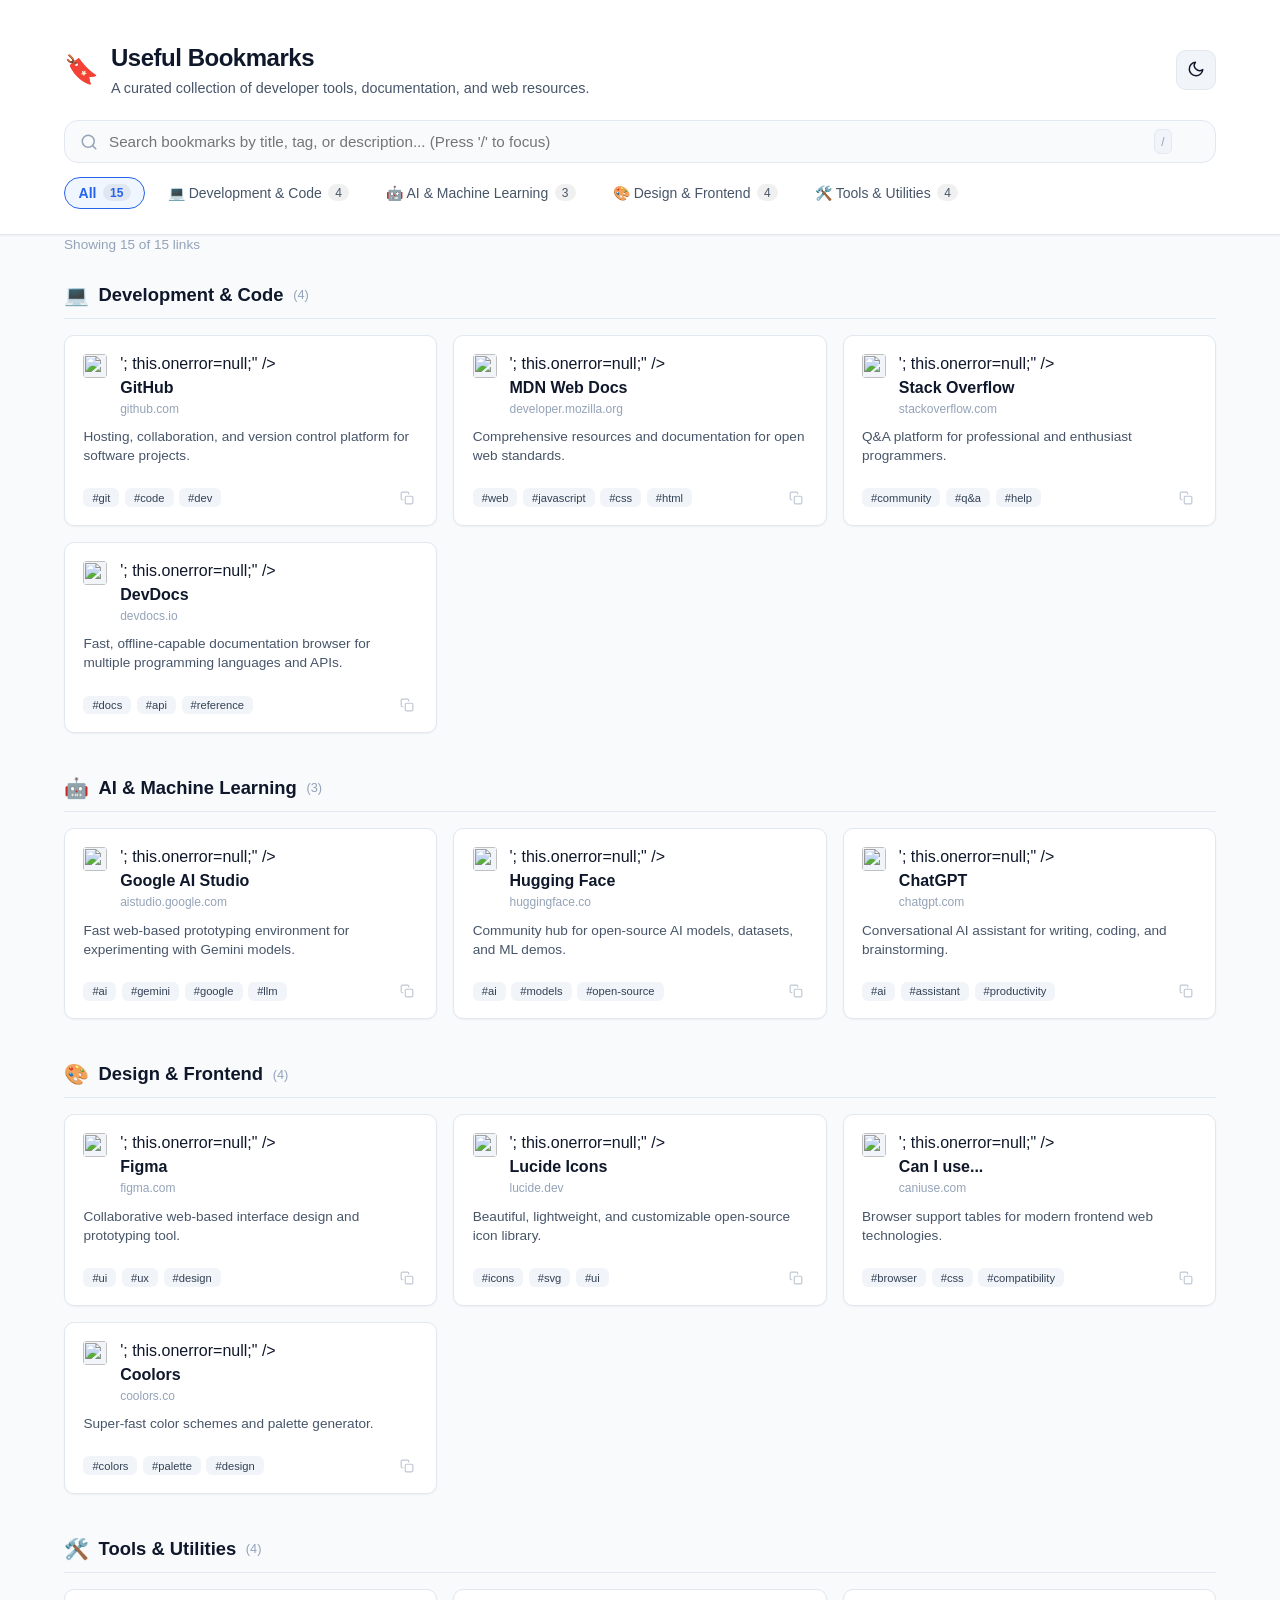
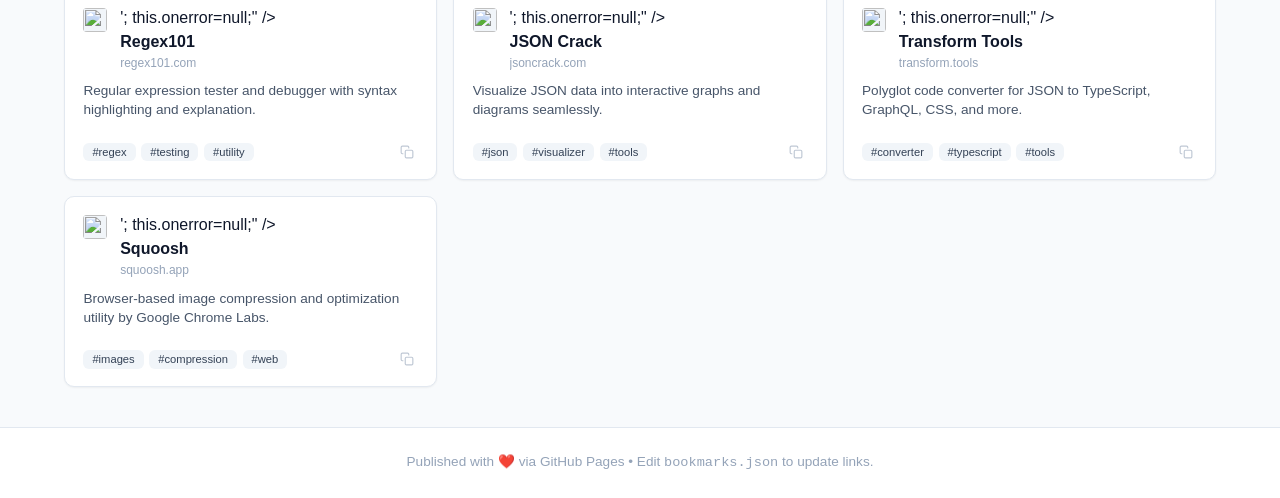
==== index.html @ 093e17e6 "Add static bookmarks site with UI and data Introduce a complete static bookmarks website: index.html" ====
<!DOCTYPE html>
<html lang="en">
<head>
  <meta charset="UTF-8">
  <meta name="viewport" content="width=device-width, initial-scale=1.0">
  <meta name="description" content="A curated directory of useful bookmarks and developer resources.">
  <title>Useful Bookmarks</title>
  <link rel="stylesheet" href="style.css">
  <link rel="icon" href="data:image/svg+xml,<svg xmlns=%22http://www.w3.org/2000/svg%22 viewBox=%220 0 100 100%22><text y=%22.9em%22 font-size=%2290%22>🔖</text></svg>">
</head>
<body>
  <!-- Header -->
  <header>
    <div class="container">
      <div class="header-top">
        <div class="header-title-wrap">
          <span class="site-icon">🔖</span>
          <div>
            <h1 id="siteTitle">Useful Bookmarks</h1>
            <p id="siteSubtitle" class="subtitle">A curated collection of developer tools and web resources.</p>
          </div>
        </div>

        <div class="header-actions">
          <button id="themeToggleBtn" class="theme-toggle-btn" aria-label="Toggle dark/light theme" title="Toggle theme">
            <span id="themeIcon"></span>
          </button>
        </div>
      </div>

      <!-- Search Box -->
      <div class="search-container">
        <span class="search-icon">
          <svg viewBox="0 0 24 24" width="18" height="18" fill="none" stroke="currentColor" stroke-width="2" stroke-linecap="round" stroke-linejoin="round">
            <circle cx="11" cy="11" r="8"></circle>
            <line x1="21" y1="21" x2="16.65" y2="16.65"></line>
          </svg>
        </span>
        <input 
          type="text" 
          id="searchInput" 
          class="search-input" 
          placeholder="Search bookmarks by title, tag, or description... (Press '/' to focus)" 
          autocomplete="off" 
          spellcheck="false"
        />
        <span class="search-shortcut-hint">/</span>
        <button id="clearSearchBtn" class="clear-search-btn" aria-label="Clear search query" title="Clear">
          <svg viewBox="0 0 24 24" width="16" height="16" fill="none" stroke="currentColor" stroke-width="2" stroke-linecap="round" stroke-linejoin="round">
            <line x1="18" y1="6" x2="6" y2="18"></line>
            <line x1="6" y1="6" x2="18" y2="18"></line>
          </svg>
        </button>
      </div>

      <!-- Category Filter Pills -->
      <nav id="navFilters" class="nav-filters" aria-label="Bookmark categories">
        <!-- Rendered dynamically -->
      </nav>
    </div>
  </header>

  <!-- Main Content Area -->
  <main class="container">
    <!-- Notice / Error Banner -->
    <div id="alertBanner" class="alert-banner" role="alert"></div>

    <!-- Active Filter & Stats Bar -->
    <div class="stats-bar">
      <span id="countStats">Loading bookmarks...</span>
      <span id="activeFilterInfo"></span>
    </div>

    <!-- Bookmarks Grid Container -->
    <div id="bookmarksContainer">
      <!-- Rendered dynamically -->
    </div>

    <!-- Empty State -->
    <div id="emptyState" class="empty-state" style="display: none;">
      <div class="empty-icon">🔍</div>
      <h3 class="empty-title">No bookmarks found</h3>
      <p class="empty-desc">Try searching with different keywords or clearing active filters.</p>
    </div>
  </main>

  <!-- Footer -->
  <footer>
    <div class="container">
      <p>Published with ❤️ via GitHub Pages &bull; Edit <code>bookmarks.json</code> to update links.</p>
    </div>
  </footer>

  <script src="app.js"></script>
</body>
</html>
---- style.css ----
:root {
  --bg-primary: #f8fafc;
  --bg-surface: #ffffff;
  --bg-surface-hover: #f1f5f9;
  --border-color: #e2e8f0;
  --border-focus: #3b82f6;
  --text-primary: #0f172a;
  --text-secondary: #475569;
  --text-muted: #94a3b8;
  --accent: #2563eb;
  --accent-light: #eff6ff;
  --accent-hover: #1d4ed8;
  --tag-bg: #f1f5f9;
  --tag-text: #334155;
  --tag-hover: #e2e8f0;
  --shadow-sm: 0 1px 2px 0 rgba(0, 0, 0, 0.05);
  --shadow-md: 0 4px 6px -1px rgba(0, 0, 0, 0.07), 0 2px 4px -2px rgba(0, 0, 0, 0.05);
  --shadow-lg: 0 10px 15px -3px rgba(0, 0, 0, 0.08), 0 4px 6px -4px rgba(0, 0, 0, 0.04);
  --radius-sm: 6px;
  --radius-md: 10px;
  --radius-lg: 14px;
  --radius-full: 9999px;
  --transition: all 0.2s ease-in-out;
}

[data-theme="dark"] {
  --bg-primary: #0b0f19;
  --bg-surface: #111827;
  --bg-surface-hover: #1e293b;
  --border-color: #1f2937;
  --border-focus: #60a5fa;
  --text-primary: #f9fafb;
  --text-secondary: #9ca3af;
  --text-muted: #64748b;
  --accent: #3b82f6;
  --accent-light: rgba(59, 130, 246, 0.12);
  --accent-hover: #60a5fa;
  --tag-bg: #1e293b;
  --tag-text: #cbd5e1;
  --tag-hover: #334155;
  --shadow-sm: 0 1px 2px 0 rgba(0, 0, 0, 0.3);
  --shadow-md: 0 4px 6px -1px rgba(0, 0, 0, 0.4), 0 2px 4px -2px rgba(0, 0, 0, 0.3);
  --shadow-lg: 0 10px 15px -3px rgba(0, 0, 0, 0.5);
}

* {
  box-sizing: border-box;
  margin: 0;
  padding: 0;
}

body {
  font-family: -apple-system, BlinkMacSystemFont, "Segoe UI", Roboto, Oxygen, Ubuntu, Cantarell, "Helvetica Neue", sans-serif;
  background-color: var(--bg-primary);
  color: var(--text-primary);
  line-height: 1.5;
  min-height: 100vh;
  display: flex;
  flex-direction: column;
  transition: background-color 0.2s ease, color 0.2s ease;
}

.container {
  max-width: 1200px;
  margin: 0 auto;
  padding: 0 1.5rem;
  width: 100%;
}

/* Header */
header {
  padding: 2.5rem 0 1.5rem;
  border-bottom: 1px solid var(--border-color);
  background-color: var(--bg-surface);
  position: sticky;
  top: 0;
  z-index: 100;
  box-shadow: var(--shadow-sm);
  backdrop-filter: blur(8px);
}

.header-top {
  display: flex;
  align-items: center;
  justify-content: space-between;
  gap: 1rem;
  margin-bottom: 1.25rem;
}

.header-title-wrap {
  display: flex;
  align-items: center;
  gap: 0.75rem;
}

.site-icon {
  font-size: 1.75rem;
  line-height: 1;
}

h1 {
  font-size: 1.5rem;
  font-weight: 700;
  letter-spacing: -0.02em;
  color: var(--text-primary);
}

.subtitle {
  font-size: 0.9rem;
  color: var(--text-secondary);
  margin-top: 0.15rem;
}

.header-actions {
  display: flex;
  align-items: center;
  gap: 0.5rem;
}

.theme-toggle-btn {
  background: var(--tag-bg);
  border: 1px solid var(--border-color);
  color: var(--text-primary);
  padding: 0.5rem;
  border-radius: var(--radius-md);
  cursor: pointer;
  display: flex;
  align-items: center;
  justify-content: center;
  transition: var(--transition);
  width: 40px;
  height: 40px;
}

.theme-toggle-btn:hover {
  background: var(--tag-hover);
}

/* Search Bar */
.search-container {
  position: relative;
  display: flex;
  align-items: center;
  width: 100%;
}

.search-icon {
  position: absolute;
  left: 1rem;
  color: var(--text-muted);
  pointer-events: none;
  display: flex;
  align-items: center;
}

.search-input {
  width: 100%;
  padding: 0.75rem 4rem 0.75rem 2.75rem;
  background-color: var(--bg-primary);
  border: 1px solid var(--border-color);
  border-radius: var(--radius-lg);
  font-size: 0.95rem;
  color: var(--text-primary);
  outline: none;
  transition: var(--transition);
}

.search-input:focus {
  border-color: var(--border-focus);
  box-shadow: 0 0 0 3px rgba(59, 130, 246, 0.15);
  background-color: var(--bg-surface);
}

.search-shortcut-hint {
  position: absolute;
  right: 2.75rem;
  font-size: 0.75rem;
  padding: 0.15rem 0.4rem;
  background: var(--tag-bg);
  border: 1px solid var(--border-color);
  border-radius: var(--radius-sm);
  color: var(--text-muted);
  pointer-events: none;
}

.clear-search-btn {
  position: absolute;
  right: 0.75rem;
  background: none;
  border: none;
  color: var(--text-muted);
  cursor: pointer;
  display: none;
  padding: 0.25rem;
  border-radius: 50%;
  align-items: center;
  justify-content: center;
}

.clear-search-btn:hover {
  color: var(--text-primary);
}

/* Category Filter Bar */
.nav-filters {
  display: flex;
  align-items: center;
  gap: 0.5rem;
  overflow-x: auto;
  padding: 0.85rem 0 0.1rem;
  scrollbar-width: none;
}

.nav-filters::-webkit-scrollbar {
  display: none;
}

.filter-btn {
  background: transparent;
  border: 1px solid transparent;
  color: var(--text-secondary);
  padding: 0.4rem 0.85rem;
  border-radius: var(--radius-full);
  font-size: 0.875rem;
  font-weight: 500;
  cursor: pointer;
  white-space: nowrap;
  display: flex;
  align-items: center;
  gap: 0.4rem;
  transition: var(--transition);
}

.filter-btn:hover {
  background: var(--bg-surface-hover);
  color: var(--text-primary);
}

.filter-btn.active {
  background: var(--accent-light);
  color: var(--accent);
  border-color: var(--accent);
  font-weight: 600;
}

.filter-badge {
  font-size: 0.75rem;
  background: rgba(0, 0, 0, 0.06);
  padding: 0.1rem 0.45rem;
  border-radius: var(--radius-full);
}

[data-theme="dark"] .filter-badge {
  background: rgba(255, 255, 255, 0.1);
}

/* Main Content */
main {
  flex: 1;
  padding: 2rem 0 4rem;
}

.stats-bar {
  display: flex;
  align-items: center;
  justify-content: space-between;
  margin-bottom: 1.5rem;
  font-size: 0.85rem;
  color: var(--text-muted);
}

.active-filter-indicator {
  display: inline-flex;
  align-items: center;
  gap: 0.4rem;
  color: var(--accent);
  font-weight: 500;
}

.reset-filter-link {
  color: var(--accent);
  cursor: pointer;
  text-decoration: underline;
  margin-left: 0.25rem;
}

/* Category Sections */
.category-section {
  margin-bottom: 2.5rem;
}

.category-header {
  display: flex;
  align-items: center;
  gap: 0.6rem;
  margin-bottom: 1rem;
  padding-bottom: 0.5rem;
  border-bottom: 1px solid var(--border-color);
}

.category-icon {
  font-size: 1.25rem;
}

.category-title {
  font-size: 1.15rem;
  font-weight: 600;
  color: var(--text-primary);
}

.category-count {
  font-size: 0.8rem;
  color: var(--text-muted);
  font-weight: normal;
}

/* Bookmarks Grid */
.bookmarks-grid {
  display: grid;
  grid-template-columns: repeat(auto-fill, minmax(280px, 1fr));
  gap: 1rem;
}

/* Bookmark Card */
.bookmark-card {
  background-color: var(--bg-surface);
  border: 1px solid var(--border-color);
  border-radius: var(--radius-md);
  padding: 1rem 1.15rem;
  display: flex;
  flex-direction: column;
  justify-content: space-between;
  box-shadow: var(--shadow-sm);
  transition: var(--transition);
  position: relative;
  text-decoration: none;
  color: inherit;
}

.bookmark-card:hover {
  transform: translateY(-2px);
  box-shadow: var(--shadow-md);
  border-color: var(--border-focus);
}

.bookmark-top {
  display: flex;
  align-items: flex-start;
  gap: 0.8rem;
  margin-bottom: 0.6rem;
}

.bookmark-favicon {
  width: 24px;
  height: 24px;
  border-radius: 4px;
  flex-shrink: 0;
  margin-top: 2px;
  object-fit: contain;
  background-color: var(--tag-bg);
}

.bookmark-title-wrap {
  flex: 1;
  min-width: 0;
}

.bookmark-title {
  font-size: 1rem;
  font-weight: 600;
  color: var(--text-primary);
  white-space: nowrap;
  overflow: hidden;
  text-overflow: ellipsis;
  display: flex;
  align-items: center;
  gap: 0.35rem;
}

.external-icon {
  width: 14px;
  height: 14px;
  opacity: 0;
  color: var(--accent);
  transition: opacity 0.15s ease;
  flex-shrink: 0;
}

.bookmark-card:hover .external-icon {
  opacity: 1;
}

.bookmark-domain {
  font-size: 0.75rem;
  color: var(--text-muted);
  white-space: nowrap;
  overflow: hidden;
  text-overflow: ellipsis;
}

.bookmark-description {
  font-size: 0.85rem;
  color: var(--text-secondary);
  line-height: 1.4;
  margin-bottom: 0.85rem;
  display: -webkit-box;
  -webkit-line-clamp: 2;
  -webkit-box-orient: vertical;
  overflow: hidden;
}

.bookmark-footer {
  display: flex;
  align-items: center;
  justify-content: space-between;
  gap: 0.5rem;
  margin-top: auto;
  padding-top: 0.5rem;
}

.tags-list {
  display: flex;
  flex-wrap: wrap;
  gap: 0.35rem;
}

.tag-badge {
  font-size: 0.7rem;
  background-color: var(--tag-bg);
  color: var(--tag-text);
  padding: 0.15rem 0.5rem;
  border-radius: var(--radius-sm);
  cursor: pointer;
  transition: var(--transition);
  border: 1px solid transparent;
}

.tag-badge:hover {
  background-color: var(--tag-hover);
  color: var(--accent);
  border-color: var(--border-color);
}

.tag-badge.active {
  background-color: var(--accent-light);
  color: var(--accent);
  border-color: var(--accent);
  font-weight: 600;
}

.copy-btn {
  background: none;
  border: none;
  color: var(--text-muted);
  cursor: pointer;
  padding: 0.25rem;
  border-radius: var(--radius-sm);
  display: flex;
  align-items: center;
  justify-content: center;
  opacity: 0.6;
  transition: var(--transition);
  position: relative;
}

.bookmark-card:hover .copy-btn {
  opacity: 1;
}

.copy-btn:hover {
  color: var(--accent);
  background-color: var(--tag-bg);
}

/* Empty State */
.empty-state {
  text-align: center;
  padding: 4rem 1rem;
  color: var(--text-secondary);
}

.empty-icon {
  font-size: 2.5rem;
  margin-bottom: 0.75rem;
}

.empty-title {
  font-size: 1.15rem;
  font-weight: 600;
  margin-bottom: 0.4rem;
  color: var(--text-primary);
}

.empty-desc {
  font-size: 0.9rem;
  color: var(--text-muted);
}

/* Error / Notice Banner */
.alert-banner {
  background-color: #fef2f2;
  border: 1px solid #fecaca;
  color: #991b1b;
  padding: 1rem 1.25rem;
  border-radius: var(--radius-md);
  margin-bottom: 1.5rem;
  display: none;
  align-items: center;
  gap: 0.75rem;
  font-size: 0.9rem;
}

[data-theme="dark"] .alert-banner {
  background-color: rgba(239, 68, 68, 0.15);
  border-color: rgba(239, 68, 68, 0.3);
  color: #fca5a5;
}

/* Footer */
footer {
  margin-top: auto;
  border-top: 1px solid var(--border-color);
  padding: 1.5rem 0;
  background-color: var(--bg-surface);
  text-align: center;
  font-size: 0.85rem;
  color: var(--text-muted);
}

footer a {
  color: var(--accent);
  text-decoration: none;
}

footer a:hover {
  text-decoration: underline;
}

@media (max-width: 640px) {
  .header-top {
    flex-direction: column;
    align-items: flex-start;
  }
  .header-actions {
    position: absolute;
    top: 2rem;
    right: 1.5rem;
  }
  .search-shortcut-hint {
    display: none;
  }
  .bookmarks-grid {
    grid-template-columns: 1fr;
  }
}
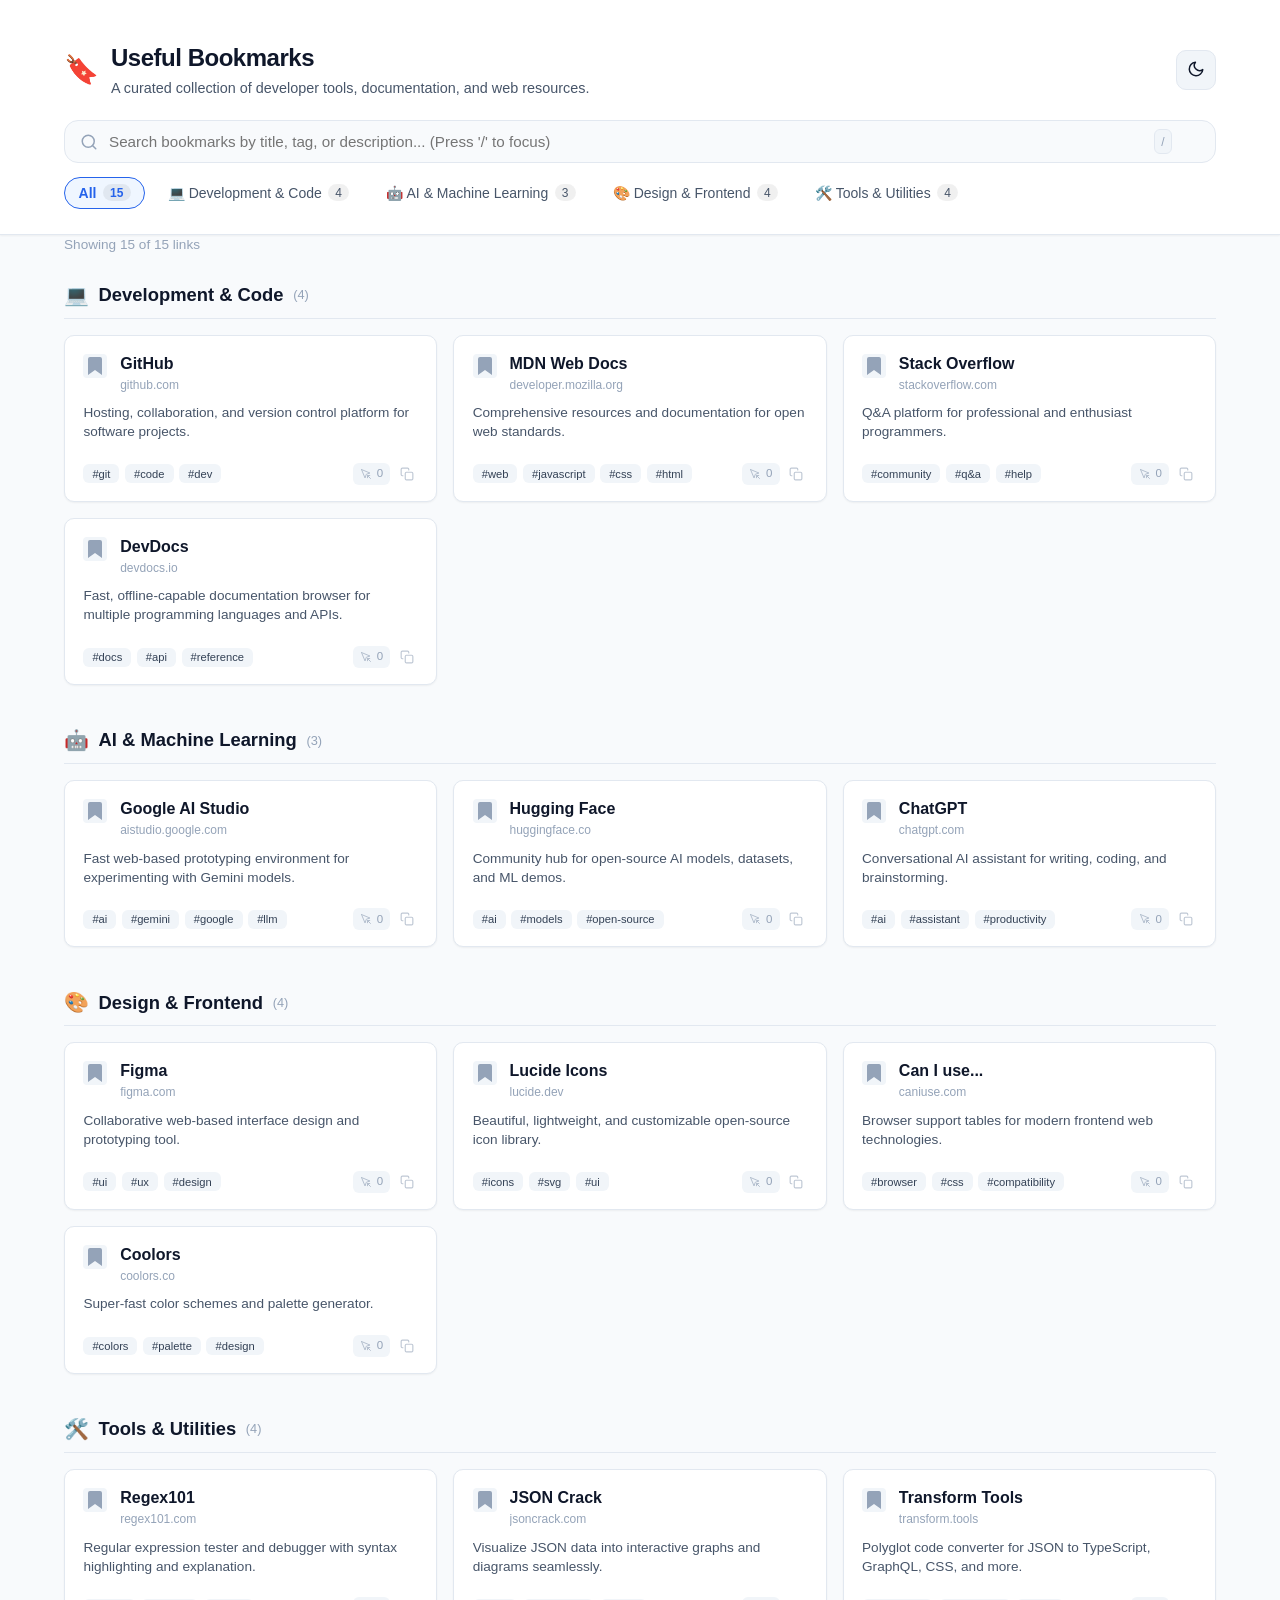
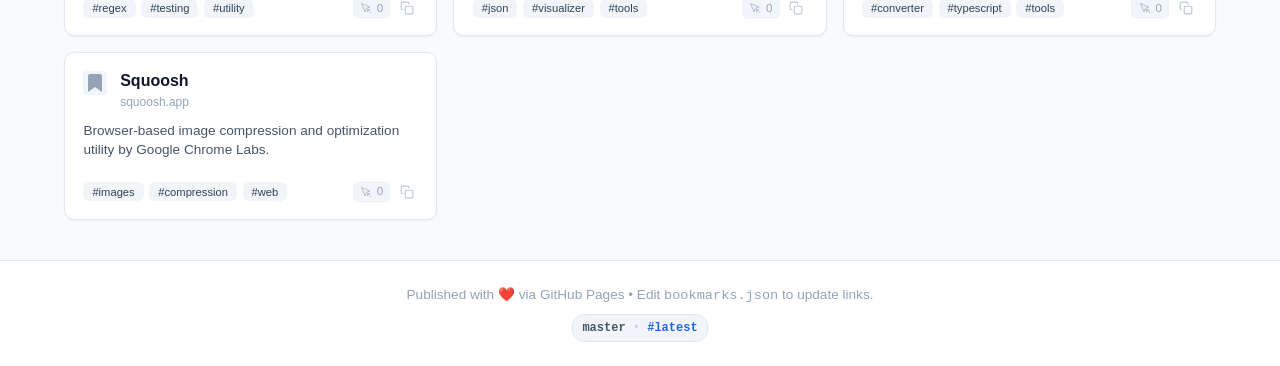
==== commit 13f1b76d: "Add release version badge metadata This change adds release metadata generation to the GitHub Action" ====
--- a/index.html
+++ b/index.html
@@ -86,8 +86,9 @@
 
   <!-- Footer -->
   <footer>
-    <div class="container">
+    <div class="container footer-content">
       <p>Published with ❤️ via GitHub Pages &bull; Edit <code>bookmarks.json</code> to update links.</p>
+      <div id="versionBadge" class="version-badge" style="display: none;"></div>
     </div>
   </footer>
 
--- a/style.css
+++ b/style.css
@@ -472,6 +472,34 @@
   background-color: var(--tag-bg);
 }
 
+.bookmark-actions {
+  display: flex;
+  align-items: center;
+  gap: 0.35rem;
+}
+
+.clicks-badge {
+  display: inline-flex;
+  align-items: center;
+  gap: 0.3rem;
+  font-size: 0.72rem;
+  color: var(--text-muted);
+  padding: 0.15rem 0.45rem;
+  border-radius: var(--radius-sm);
+  background: var(--tag-bg);
+  cursor: default;
+  user-select: none;
+  transition: var(--transition);
+}
+
+.clicks-badge svg {
+  opacity: 0.65;
+}
+
+.bookmark-card:hover .clicks-badge {
+  color: var(--text-secondary);
+}
+
 /* Empty State */
 .empty-state {
   text-align: center;
@@ -534,6 +562,45 @@
 
 footer a:hover {
   text-decoration: underline;
+}
+
+.footer-content {
+  display: flex;
+  flex-direction: column;
+  align-items: center;
+  gap: 0.5rem;
+}
+
+.version-badge {
+  display: inline-flex;
+  align-items: center;
+  gap: 0.45rem;
+  font-size: 0.75rem;
+  color: var(--text-muted);
+  background: var(--tag-bg);
+  border: 1px solid var(--border-color);
+  padding: 0.25rem 0.65rem;
+  border-radius: var(--radius-full);
+  font-family: ui-monospace, SFMono-Regular, Menlo, Monaco, Consolas, monospace;
+}
+
+.version-badge a {
+  color: var(--accent);
+  font-weight: 600;
+  text-decoration: none;
+}
+
+.version-badge a:hover {
+  text-decoration: underline;
+}
+
+.version-tag {
+  color: var(--text-secondary);
+  font-weight: 600;
+}
+
+.version-dot {
+  opacity: 0.4;
 }
 
 @media (max-width: 640px) {
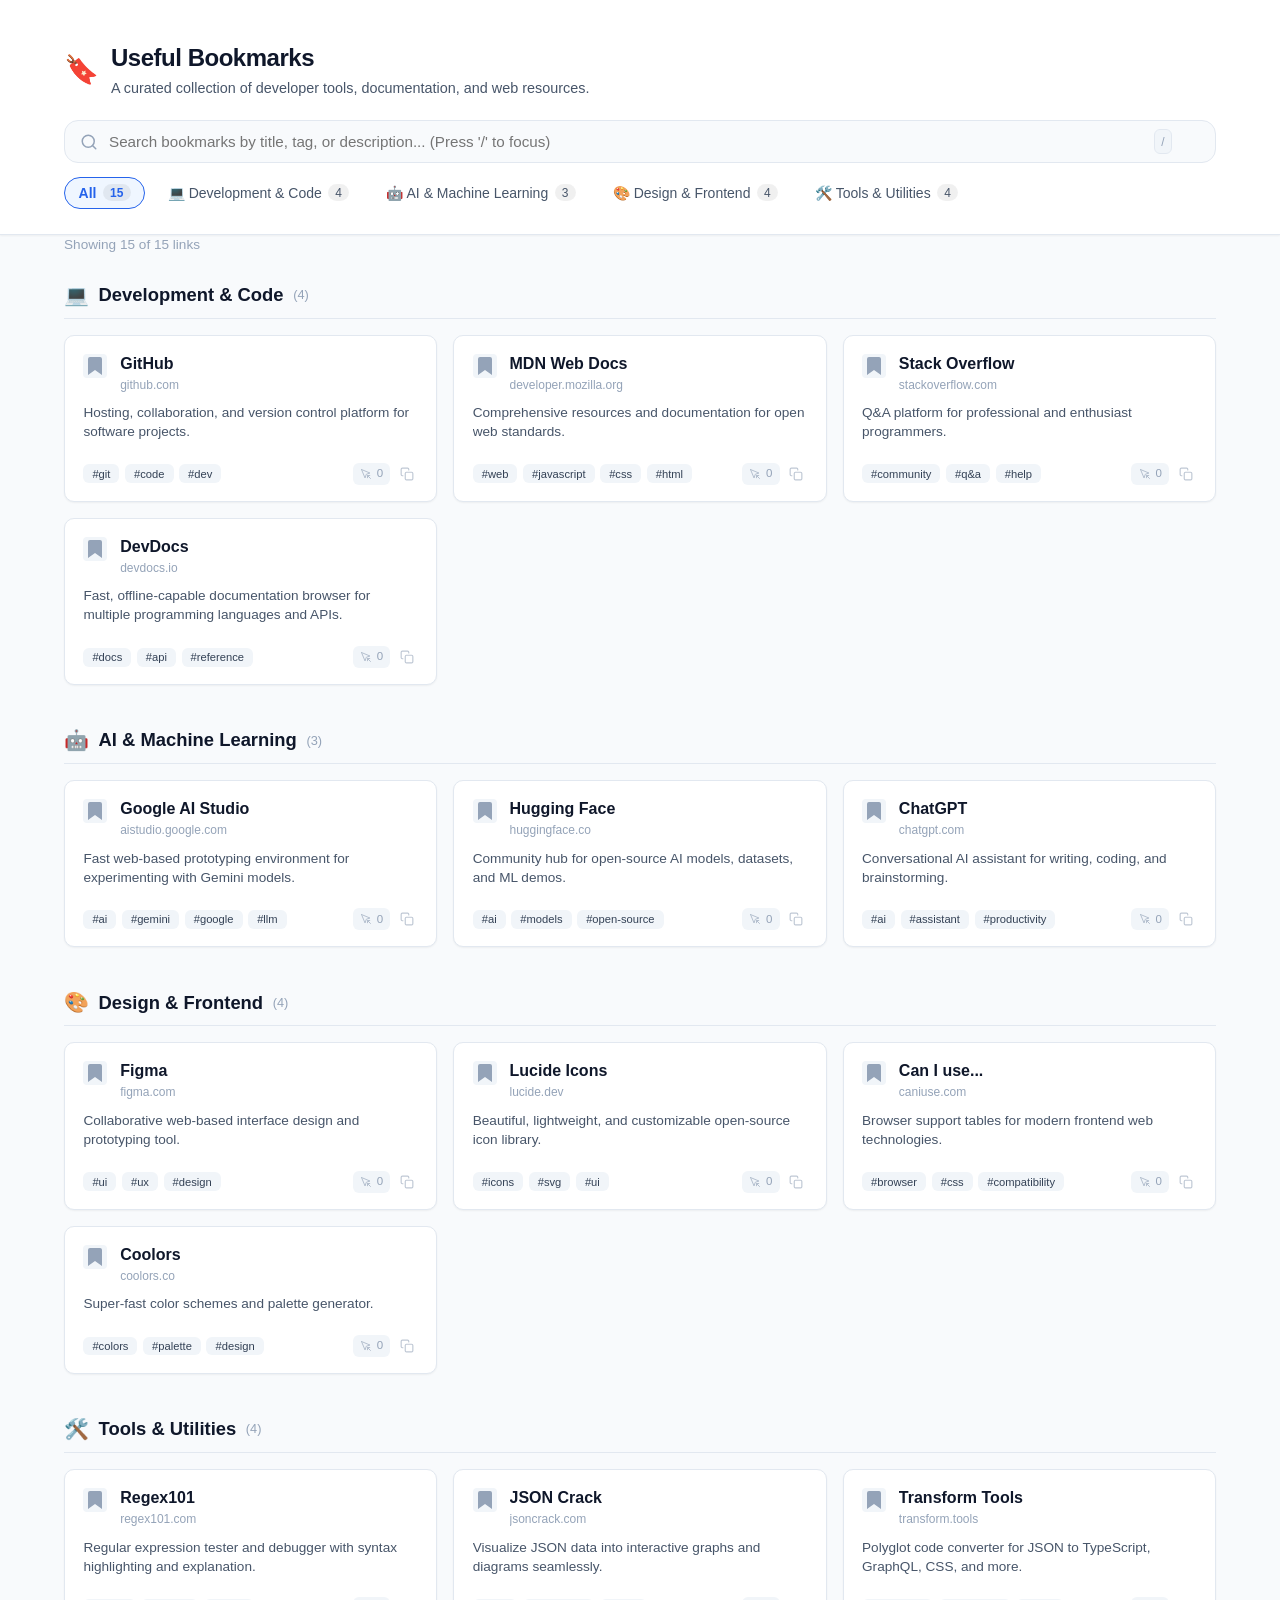
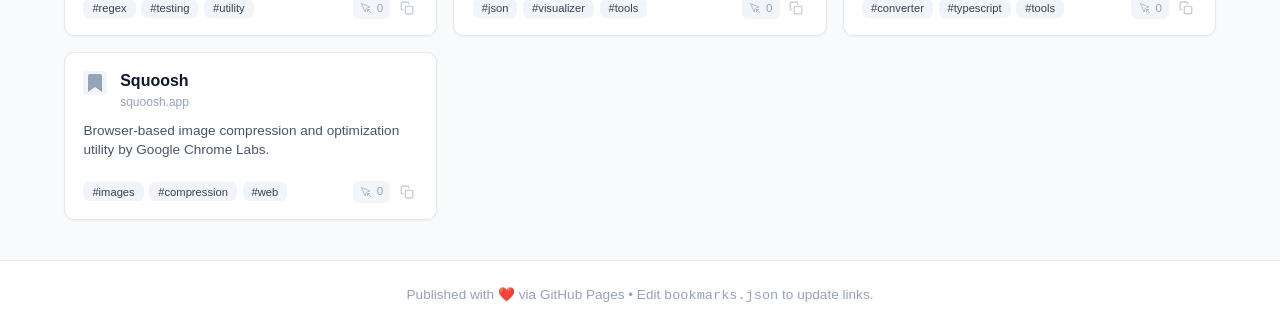
==== commit 4bba7bc7: "Remove manual theme toggle and follow system theme" ====
--- a/index.html
+++ b/index.html
@@ -19,12 +19,6 @@
             <h1 id="siteTitle">Useful Bookmarks</h1>
             <p id="siteSubtitle" class="subtitle">A curated collection of developer tools and web resources.</p>
           </div>
-        </div>
-
-        <div class="header-actions">
-          <button id="themeToggleBtn" class="theme-toggle-btn" aria-label="Toggle dark/light theme" title="Toggle theme">
-            <span id="themeIcon"></span>
-          </button>
         </div>
       </div>
 
@@ -86,9 +80,8 @@
 
   <!-- Footer -->
   <footer>
-    <div class="container footer-content">
+    <div class="container">
       <p>Published with ❤️ via GitHub Pages &bull; Edit <code>bookmarks.json</code> to update links.</p>
-      <div id="versionBadge" class="version-badge" style="display: none;"></div>
     </div>
   </footer>
 
--- a/style.css
+++ b/style.css
@@ -1,4 +1,5 @@
 :root {
+  color-scheme: light dark;
   --bg-primary: #f8fafc;
   --bg-surface: #ffffff;
   --bg-surface-hover: #f1f5f9;
@@ -23,24 +24,26 @@
   --transition: all 0.2s ease-in-out;
 }
 
-[data-theme="dark"] {
-  --bg-primary: #0b0f19;
-  --bg-surface: #111827;
-  --bg-surface-hover: #1e293b;
-  --border-color: #1f2937;
-  --border-focus: #60a5fa;
-  --text-primary: #f9fafb;
-  --text-secondary: #9ca3af;
-  --text-muted: #64748b;
-  --accent: #3b82f6;
-  --accent-light: rgba(59, 130, 246, 0.12);
-  --accent-hover: #60a5fa;
-  --tag-bg: #1e293b;
-  --tag-text: #cbd5e1;
-  --tag-hover: #334155;
-  --shadow-sm: 0 1px 2px 0 rgba(0, 0, 0, 0.3);
-  --shadow-md: 0 4px 6px -1px rgba(0, 0, 0, 0.4), 0 2px 4px -2px rgba(0, 0, 0, 0.3);
-  --shadow-lg: 0 10px 15px -3px rgba(0, 0, 0, 0.5);
+@media (prefers-color-scheme: dark) {
+  :root {
+    --bg-primary: #0b0f19;
+    --bg-surface: #111827;
+    --bg-surface-hover: #1e293b;
+    --border-color: #1f2937;
+    --border-focus: #60a5fa;
+    --text-primary: #f9fafb;
+    --text-secondary: #9ca3af;
+    --text-muted: #64748b;
+    --accent: #3b82f6;
+    --accent-light: rgba(59, 130, 246, 0.12);
+    --accent-hover: #60a5fa;
+    --tag-bg: #1e293b;
+    --tag-text: #cbd5e1;
+    --tag-hover: #334155;
+    --shadow-sm: 0 1px 2px 0 rgba(0, 0, 0, 0.3);
+    --shadow-md: 0 4px 6px -1px rgba(0, 0, 0, 0.4), 0 2px 4px -2px rgba(0, 0, 0, 0.3);
+    --shadow-lg: 0 10px 15px -3px rgba(0, 0, 0, 0.5);
+  }
 }
 
 * {
@@ -111,31 +114,6 @@
   margin-top: 0.15rem;
 }
 
-.header-actions {
-  display: flex;
-  align-items: center;
-  gap: 0.5rem;
-}
-
-.theme-toggle-btn {
-  background: var(--tag-bg);
-  border: 1px solid var(--border-color);
-  color: var(--text-primary);
-  padding: 0.5rem;
-  border-radius: var(--radius-md);
-  cursor: pointer;
-  display: flex;
-  align-items: center;
-  justify-content: center;
-  transition: var(--transition);
-  width: 40px;
-  height: 40px;
-}
-
-.theme-toggle-btn:hover {
-  background: var(--tag-hover);
-}
-
 /* Search Bar */
 .search-container {
   position: relative;
@@ -250,8 +228,10 @@
   border-radius: var(--radius-full);
 }
 
-[data-theme="dark"] .filter-badge {
-  background: rgba(255, 255, 255, 0.1);
+@media (prefers-color-scheme: dark) {
+  .filter-badge {
+    background: rgba(255, 255, 255, 0.1);
+  }
 }
 
 /* Main Content */
@@ -538,10 +518,12 @@
   font-size: 0.9rem;
 }
 
-[data-theme="dark"] .alert-banner {
-  background-color: rgba(239, 68, 68, 0.15);
-  border-color: rgba(239, 68, 68, 0.3);
-  color: #fca5a5;
+@media (prefers-color-scheme: dark) {
+  .alert-banner {
+    background-color: rgba(239, 68, 68, 0.15);
+    border-color: rgba(239, 68, 68, 0.3);
+    color: #fca5a5;
+  }
 }
 
 /* Footer */
@@ -564,54 +546,10 @@
   text-decoration: underline;
 }
 
-.footer-content {
-  display: flex;
-  flex-direction: column;
-  align-items: center;
-  gap: 0.5rem;
-}
-
-.version-badge {
-  display: inline-flex;
-  align-items: center;
-  gap: 0.45rem;
-  font-size: 0.75rem;
-  color: var(--text-muted);
-  background: var(--tag-bg);
-  border: 1px solid var(--border-color);
-  padding: 0.25rem 0.65rem;
-  border-radius: var(--radius-full);
-  font-family: ui-monospace, SFMono-Regular, Menlo, Monaco, Consolas, monospace;
-}
-
-.version-badge a {
-  color: var(--accent);
-  font-weight: 600;
-  text-decoration: none;
-}
-
-.version-badge a:hover {
-  text-decoration: underline;
-}
-
-.version-tag {
-  color: var(--text-secondary);
-  font-weight: 600;
-}
-
-.version-dot {
-  opacity: 0.4;
-}
-
 @media (max-width: 640px) {
   .header-top {
     flex-direction: column;
     align-items: flex-start;
-  }
-  .header-actions {
-    position: absolute;
-    top: 2rem;
-    right: 1.5rem;
   }
   .search-shortcut-hint {
     display: none;
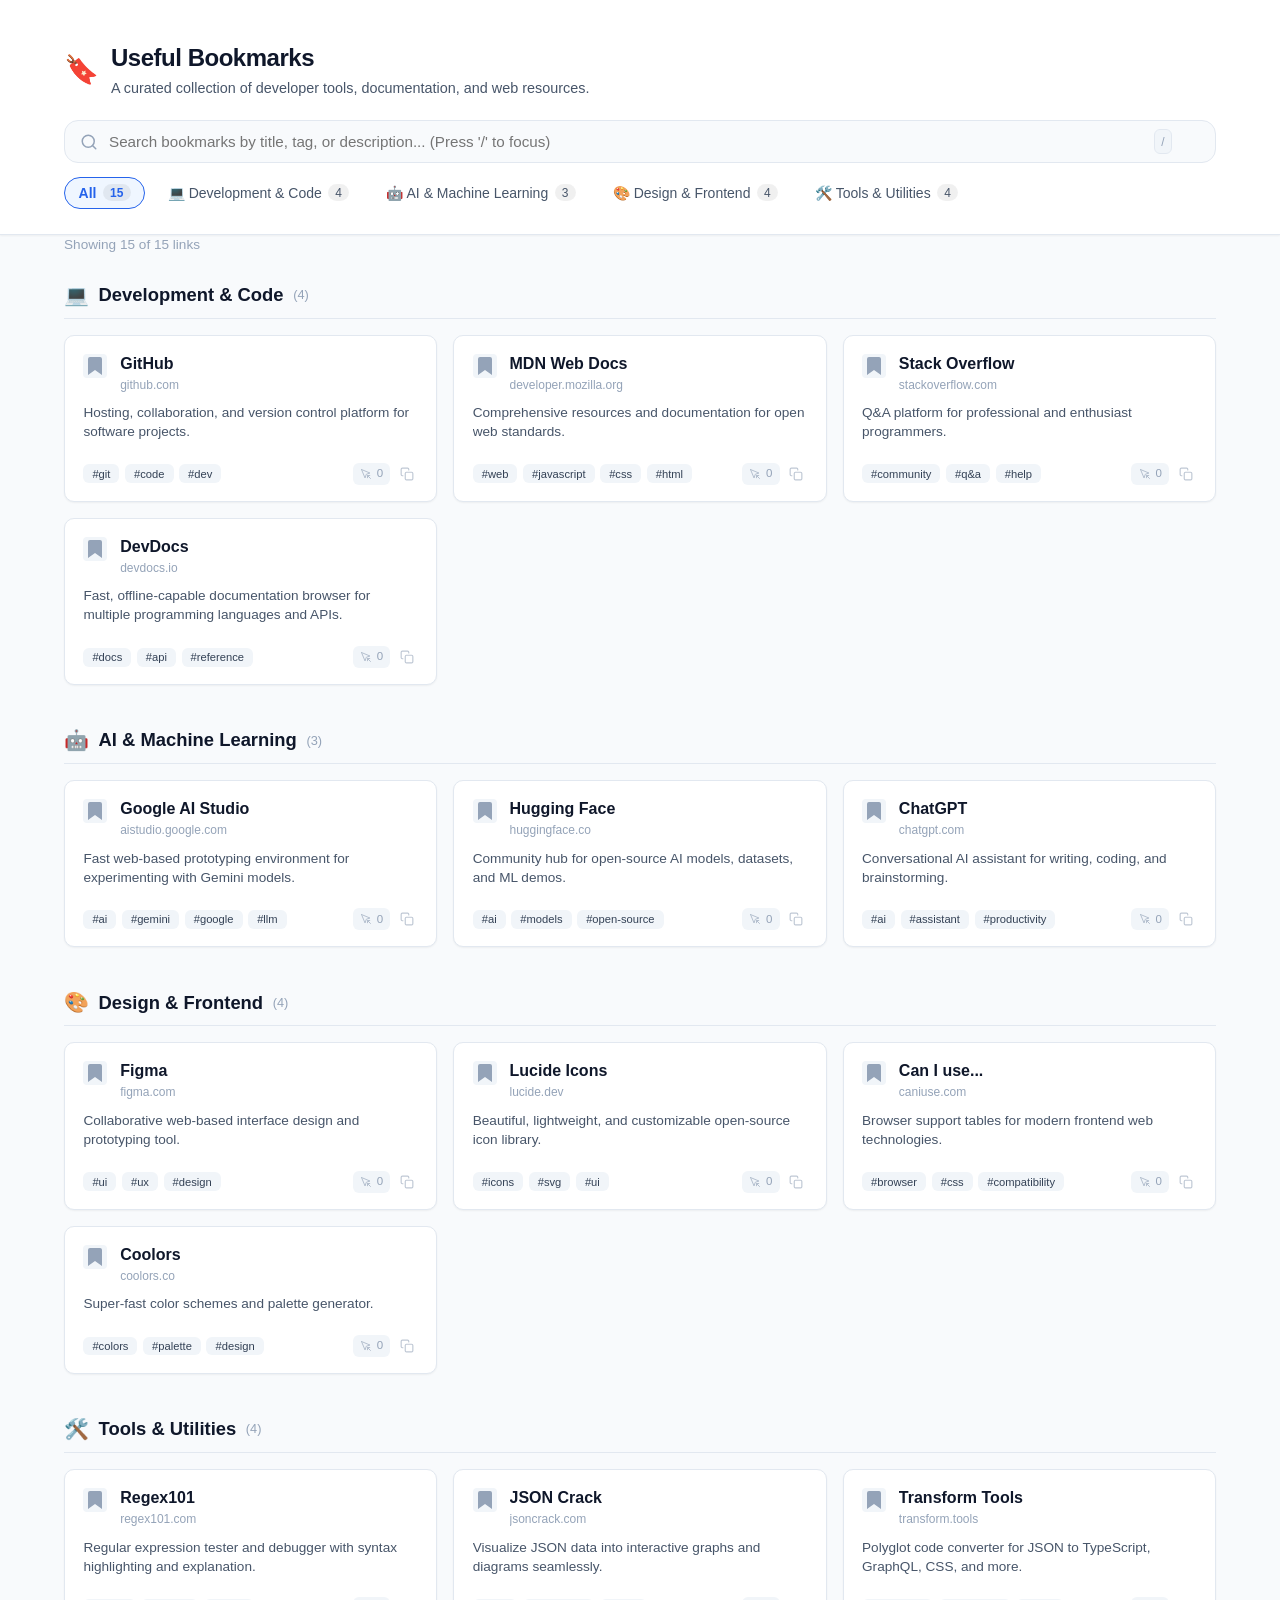
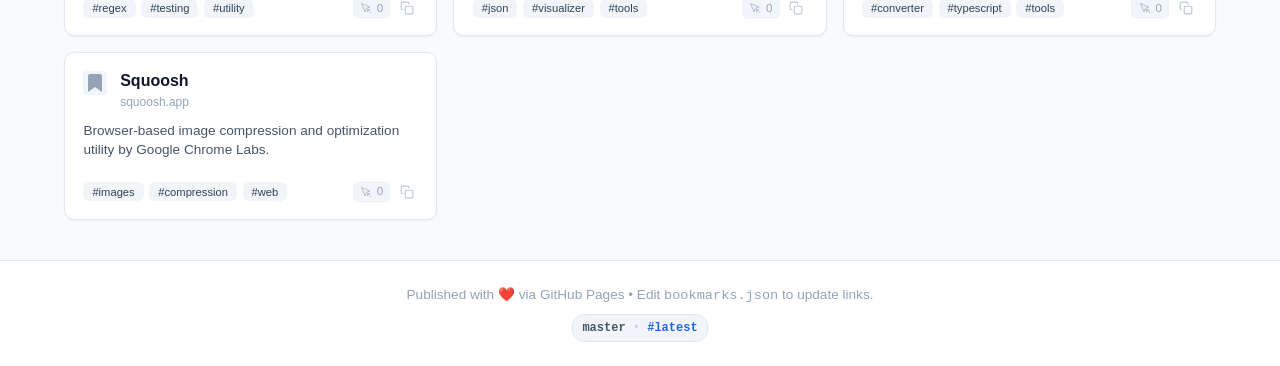
==== commit 69d70b3b: "Merge branch 'master' of https://github.com/arvesv/Bookmarks" ====
--- a/index.html
+++ b/index.html
@@ -80,8 +80,9 @@
 
   <!-- Footer -->
   <footer>
-    <div class="container">
+    <div class="container footer-content">
       <p>Published with ❤️ via GitHub Pages &bull; Edit <code>bookmarks.json</code> to update links.</p>
+      <div id="versionBadge" class="version-badge" style="display: none;"></div>
     </div>
   </footer>
 
--- a/style.css
+++ b/style.css
@@ -546,6 +546,45 @@
   text-decoration: underline;
 }
 
+.footer-content {
+  display: flex;
+  flex-direction: column;
+  align-items: center;
+  gap: 0.5rem;
+}
+
+.version-badge {
+  display: inline-flex;
+  align-items: center;
+  gap: 0.45rem;
+  font-size: 0.75rem;
+  color: var(--text-muted);
+  background: var(--tag-bg);
+  border: 1px solid var(--border-color);
+  padding: 0.25rem 0.65rem;
+  border-radius: var(--radius-full);
+  font-family: ui-monospace, SFMono-Regular, Menlo, Monaco, Consolas, monospace;
+}
+
+.version-badge a {
+  color: var(--accent);
+  font-weight: 600;
+  text-decoration: none;
+}
+
+.version-badge a:hover {
+  text-decoration: underline;
+}
+
+.version-tag {
+  color: var(--text-secondary);
+  font-weight: 600;
+}
+
+.version-dot {
+  opacity: 0.4;
+}
+
 @media (max-width: 640px) {
   .header-top {
     flex-direction: column;
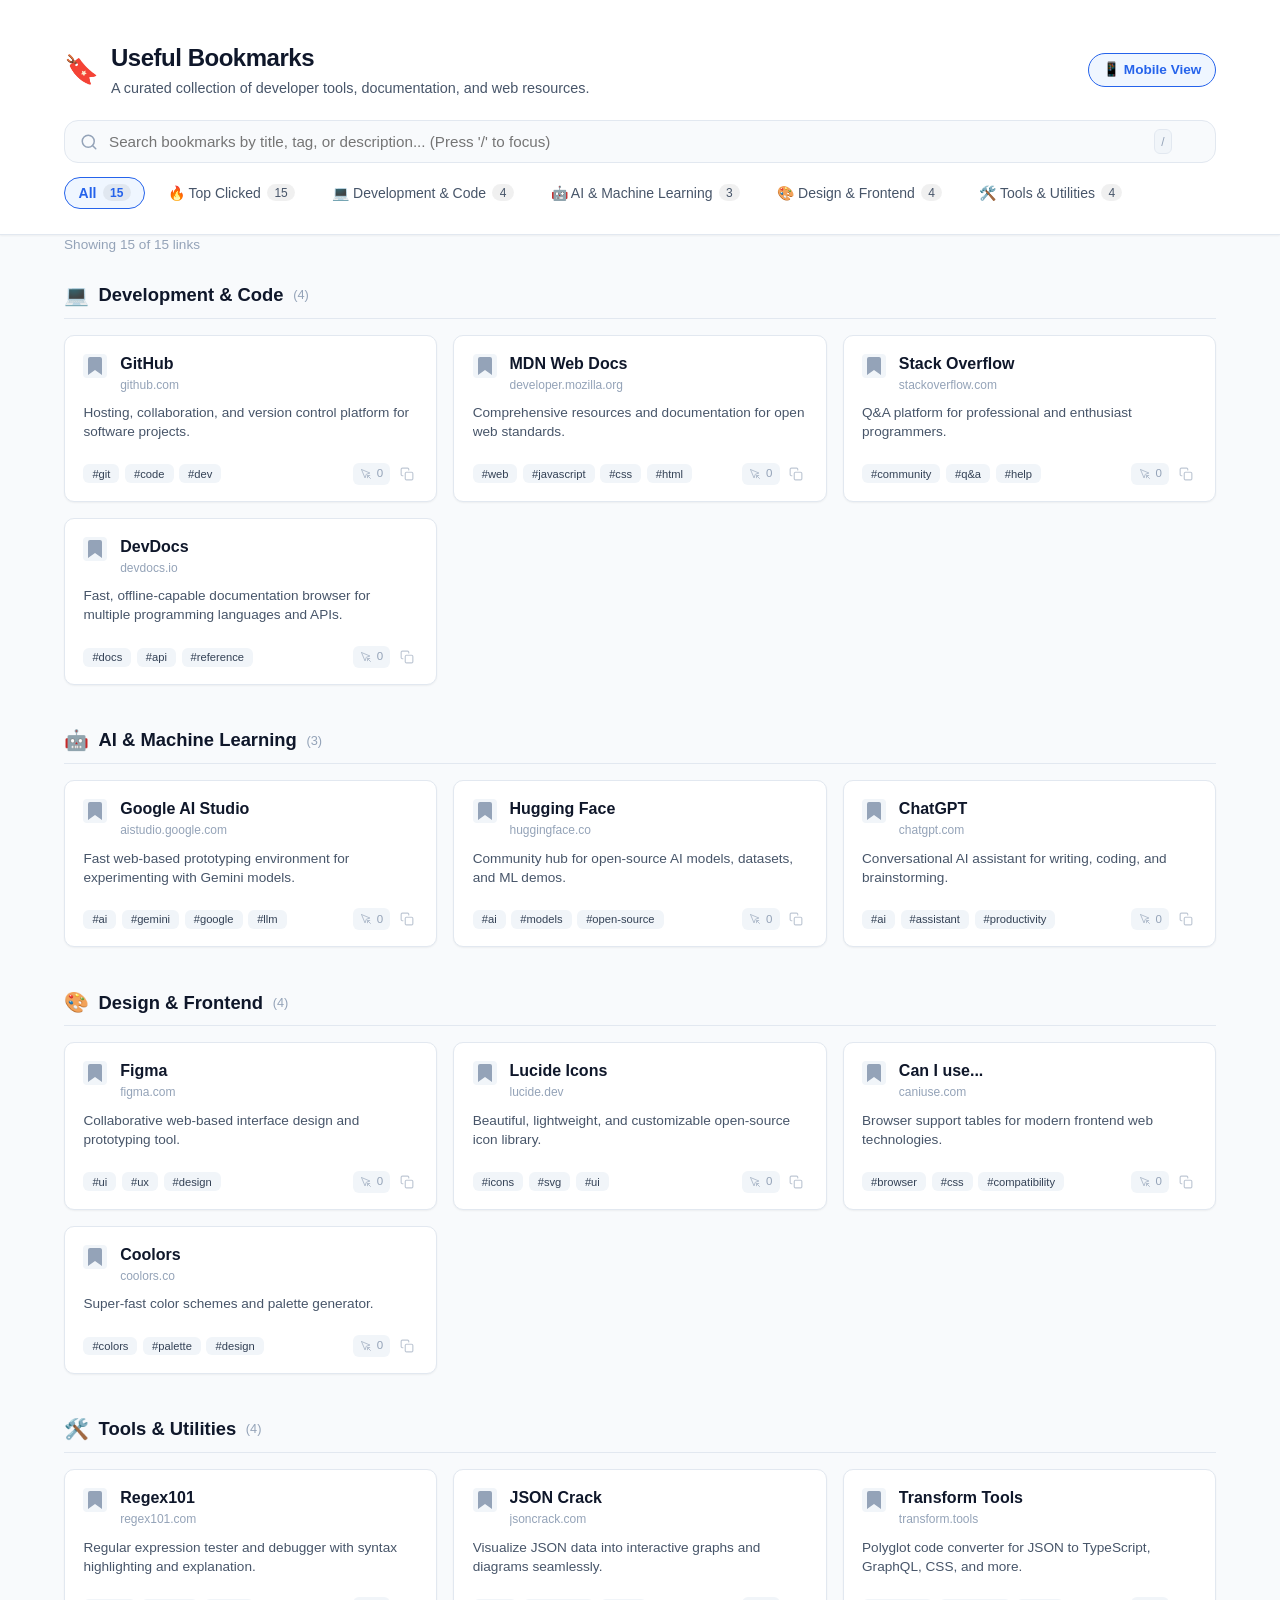
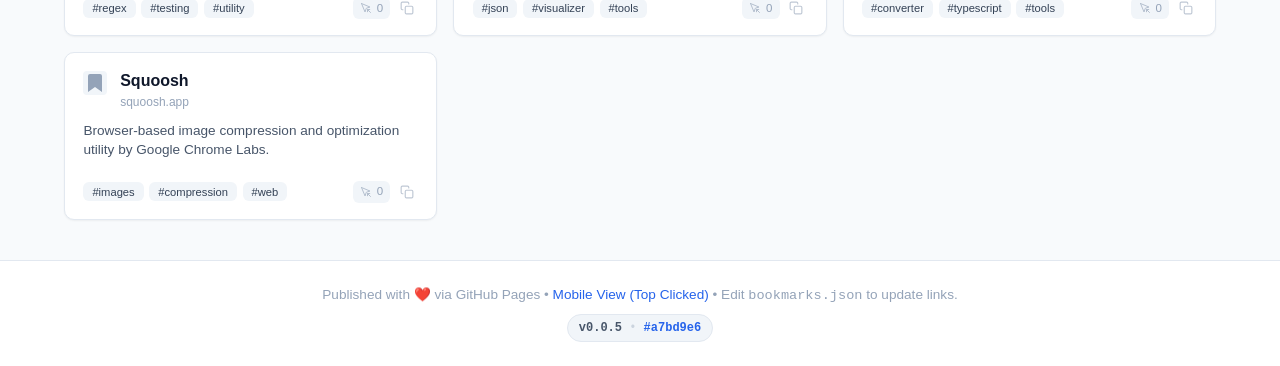
==== commit 604bd10e: "Add mobile-friendly view sorted by most clicked bookmarks Add a dedicated mobile-optimized page (mob" ====
--- a/index.html
+++ b/index.html
@@ -20,6 +20,9 @@
             <p id="siteSubtitle" class="subtitle">A curated collection of developer tools and web resources.</p>
           </div>
         </div>
+        <a href="mobile.html" class="mobile-switch-btn" title="Open Mobile-Friendly Top Clicked List">
+          <span>📱 Mobile View</span>
+        </a>
       </div>
 
       <!-- Search Box -->
@@ -81,7 +84,7 @@
   <!-- Footer -->
   <footer>
     <div class="container footer-content">
-      <p>Published with ❤️ via GitHub Pages &bull; Edit <code>bookmarks.json</code> to update links.</p>
+      <p>Published with ❤️ via GitHub Pages &bull; <a href="mobile.html">Mobile View (Top Clicked)</a> &bull; Edit <code>bookmarks.json</code> to update links.</p>
       <div id="versionBadge" class="version-badge" style="display: none;"></div>
     </div>
   </footer>
--- a/style.css
+++ b/style.css
@@ -585,10 +585,39 @@
   opacity: 0.4;
 }
 
+.mobile-switch-btn {
+  display: inline-flex;
+  align-items: center;
+  gap: 0.4rem;
+  font-size: 0.85rem;
+  font-weight: 600;
+  color: var(--accent);
+  background-color: var(--accent-light);
+  border: 1px solid var(--accent);
+  padding: 0.35rem 0.85rem;
+  border-radius: var(--radius-full);
+  text-decoration: none;
+  transition: var(--transition);
+  white-space: nowrap;
+}
+
+.mobile-switch-btn:hover {
+  background-color: var(--accent);
+  color: #ffffff;
+  box-shadow: var(--shadow-sm);
+}
+
 @media (max-width: 640px) {
   .header-top {
-    flex-direction: column;
-    align-items: flex-start;
+    flex-direction: row;
+    flex-wrap: wrap;
+    align-items: center;
+    justify-content: space-between;
+    gap: 0.75rem;
+  }
+  .mobile-switch-btn {
+    font-size: 0.8rem;
+    padding: 0.3rem 0.65rem;
   }
   .search-shortcut-hint {
     display: none;
